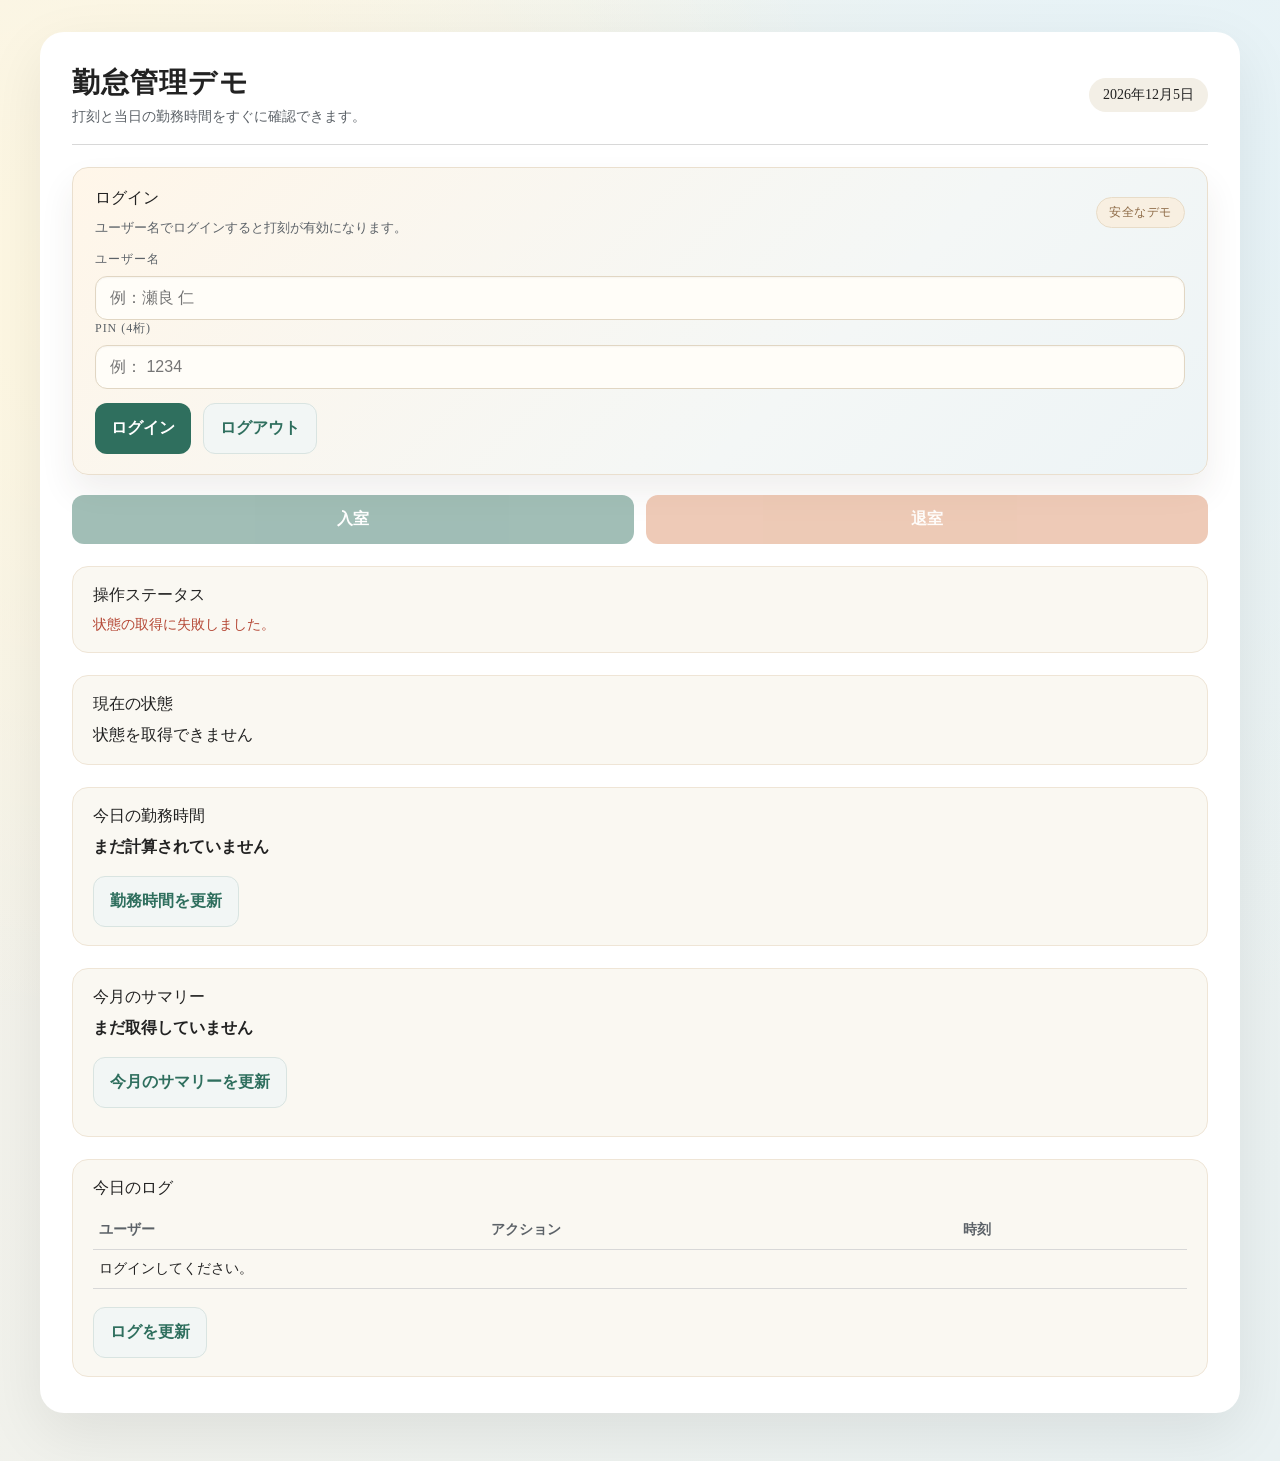
==== static/index.html @ 765d3432 "support postgres via DATABASE_URL" ====
<!DOCTYPE html>
<html lang="ja">
  <head>
    <meta charset="UTF-8">
    <title>勤怠管理</title>
    <meta name="viewport" content="width=device-width, initial-scale=1">
    <link rel="stylesheet" href="/static/style.css">
  </head>
  <body>
    <div class="app">
      <div class="header">
        <div>
          <h1>勤怠管理デモ</h1>
          <p class="sub">打刻と当日の勤務時間をすぐに確認できます。</p>
        </div>
        <div class="today" id="today-label"></div>
      </div>
      
      <div id="login-panel" class="panel login-panel">
        <div class="login-header">
          <div>
            <p class="panel-title">ログイン</p>
            <p class="login-hint">ユーザー名でログインすると打刻が有効になります。</p>
          </div>
          <div class="login-badge">安全なデモ</div>
        </div>
        <label class="login-label" for="login-name">ユーザー名</label>
        <div class="login-field">
          <input id="login-name" type="text" placeholder="例：瀬良 仁" autocomplete="username" />
          <label class="login-label" for="login-pin">PIN (4桁)</label>
          <div class="login-field">
            <input id="login-pin" type="password" inputmode="numeric" maxlength="4" placeholder="例： 1234" autocomplete="one-time-code" />
          </div>
        </div>
        <div class="login-actions">
          <button class="primary" onclick="login()">ログイン</button>
          <button class="secondary" onclick="logout()">ログアウト</button>
        </div>
      </div>

      <div class="user-input">
        <div class="user-row">
          <label for="user-name">ユーザー名</label>
          <input id="user-name" type="text" value="瀬良 仁" />
        </div>
        <div class="user-actions">
          <span class="login-state" id="login-state"></span>
          <button class="secondary" onclick="logout()">ログアウト</button>
        </div>
      </div>

      <div class="actions">
        <button class="primary" onclick="callApi('/clock-in')">入室</button>
        <button class="accent" onclick="callApi('/clock-out')">退室</button>
      </div>

      <div class="panel">
        <p class="panel-title">操作ステータス</p>
        <div id="status">準備完了</div>
      </div>

      <div class="panel">
        <p class="panel-title">現在の状態</p>
        <div id="current-state">取得中...</div>
        <div id="location-info" style="font-size: 13px; color: #555;"></div>
      </div>

      <div class="panel">
        <p class="panel-title">今日の勤務時間</p>
        <div class="result" id="result">まだ計算されていません</div>
        <div class="footer">
          <button class="secondary" onclick="loadWorkTime()">勤務時間を更新</button>
        </div>
      </div>

      <div class="panel">
        <p class="panel-title">今月のサマリー</p>

        <div class="result" id="month-summary-result">まだ取得していません</div>

        <div class="footer" style="display:flex; gap:10px; flex-wrap:wrap;">
          <button class="secondary" onclick="loadMonthSummary()">今月のサマリーを更新</button>
        </div>

        <div id="month-summary-detail" style="margin-top:10px; font-size:13px; color:#555;"></div>
      </div>

      <div class="panel">
        <p class="panel-title">今日のログ</p>
        <table>
          <thead>
            <tr>
              <th>ユーザー</th>
              <th>アクション</th>
              <th>時刻</th>
            </tr>
          </thead>
          <tbody id="log-table"></tbody>
        </table>
        <div class="footer">
          <button class="secondary" onclick="loadLogs()">ログを更新</button>
        </div>
      </div>
    </div>

    <script src="/static/app.js"></script>
  </body>
</html>
---- static/style.css ----
:root {
        --bg-1: #f6f2e8;
        --bg-2: #e9f1f2;
        --ink: #222222;
        --muted: #5c6268;
        --card: #ffffff;
        --accent: #2f6f5e;
        --accent-2: #d98b5f;
        --line: #d8d8d8;
        --shadow: 0 20px 60px rgba(0, 0, 0, 0.08);
      }
      * {
        box-sizing: border-box;
      }
      body {
        margin: 0;
        color: var(--ink);
        font-family: "Yu Mincho", "Hiragino Mincho ProN", "MS Mincho", serif;
        background: radial-gradient(circle at 10% 20%, #fff8e1 0%, transparent 45%),
          radial-gradient(circle at 90% 10%, #e6f3f8 0%, transparent 50%),
          linear-gradient(120deg, var(--bg-1), var(--bg-2));
        min-height: 100vh;
        padding: 32px 18px 48px;
      }
      .app {
        max-width: 1200px;
        margin: 0 auto;
        background: var(--card);
        border-radius: 24px;
        box-shadow: var(--shadow);
        padding: 32px 32px 36px;
        animation: floatIn 0.6s ease-out;
      }
      .header {
        display: flex;
        flex-wrap: wrap;
        gap: 16px;
        align-items: center;
        justify-content: space-between;
        border-bottom: 1px solid var(--line);
        padding-bottom: 18px;
        margin-bottom: 22px;
      }
      h1 {
        margin: 0;
        font-size: 28px;
        letter-spacing: 0.04em;
      }
      .sub {
        margin: 6px 0 0;
        color: var(--muted);
        font-size: 14px;
      }
      .today {
        font-size: 14px;
        padding: 8px 14px;
        background: #f3efe6;
        border-radius: 999px;
      }
      .user-input {
        display: flex;
        gap: 12px;
        flex-wrap: wrap;
        align-items: center;
        margin: 16px 0 20px;
      }
      .user-row {
        display: flex;
        gap: 12px;
        flex-wrap: wrap;
        align-items: center;
      }
      .user-actions {
        display: flex;
        gap: 10px;
        align-items: center;
      }
      .login-state {
        font-size: 13px;
        color: var(--muted);
        padding: 6px 12px;
        border-radius: 999px;
        background: #f3efe6;
      }
      .user-input label {
        font-size: 14px;
        color: var(--muted);
      }
      .user-input input {
        border: 1px solid var(--line);
        border-radius: 10px;
        padding: 10px 12px;
        min-width: 220px;
        font-size: 15px;
      }
      .actions {
        display: grid;
        grid-template-columns: repeat(auto-fit, minmax(160px, 1fr));
        gap: 12px;
      }
      button {
        border: none;
        border-radius: 12px;
        padding: 14px 16px;
        font-size: 16px;
        font-weight: 600;
        cursor: pointer;
        transition: transform 0.15s ease, box-shadow 0.15s ease, background 0.2s ease;
      }
      button.primary {
        background: var(--accent);
        color: white;
      }
      button.secondary {
        background: #f2f6f5;
        color: var(--accent);
        border: 1px solid #d9e4e1;
      }
      button.accent {
        background: var(--accent-2);
        color: #fffaf5;
      }
      button:hover {
        transform: translateY(-2px);
        box-shadow: 0 10px 18px rgba(0, 0, 0, 0.08);
      }
      button:disabled {
        opacity: 0.45;
        cursor: not-allowed;
        transform: none;
        box-shadow: none;
      }
      .panel {
        margin-top: 22px;
        padding: 18px 20px;
        background: #faf8f2;
        border-radius: 16px;
        border: 1px solid #efe5d6;
      }
      .login-panel {
        margin-bottom: 20px;
        padding: 20px 22px;
        background: linear-gradient(135deg, #fff6e9 0%, #f4f7f6 65%, #edf4f6 100%);
        border: 1px solid #eadfce;
        box-shadow: 0 18px 34px rgba(65, 55, 35, 0.08);
        animation: slideIn 0.5s ease-out;
      }
      .login-header {
        display: flex;
        flex-wrap: wrap;
        gap: 10px 16px;
        align-items: center;
        justify-content: space-between;
        margin-bottom: 14px;
      }
      .login-hint {
        margin: 4px 0 0;
        font-size: 13px;
        color: var(--muted);
      }
      .login-badge {
        font-size: 12px;
        letter-spacing: 0.05em;
        padding: 6px 12px;
        border-radius: 999px;
        background: #f8efe1;
        border: 1px solid #e8dcc8;
        color: #8d6a46;
        white-space: nowrap;
      }
      .login-label {
        display: block;
        font-size: 12px;
        color: var(--muted);
        letter-spacing: 0.08em;
        margin-bottom: 8px;
      }
      .login-field input {
        width: 100%;
        border: 1px solid #e1d6c3;
        border-radius: 12px;
        padding: 12px 14px;
        font-size: 16px;
        background: #fffdf8;
        box-shadow: inset 0 1px 2px rgba(0, 0, 0, 0.04);
      }
      .login-actions {
        margin-top: 14px;
        display: flex;
        flex-wrap: wrap;
        gap: 12px;
      }
      .panel-title {
        margin: 0 0 10px;
        font-size: 16px;
      }
      #status {
        font-size: 14px;
        color: var(--muted);
      }
      #status.ok {
        color: var(--accent);
      }
      #status.error {
        color: #b54836;
      }
      table {
        width: 100%;
        border-collapse: collapse;
        margin-top: 12px;
        font-size: 14px;
      }
      th, td {
        border-bottom: 1px solid var(--line);
        text-align: left;
        padding: 10px 6px;
      }
      th {
        color: var(--muted);
        font-weight: 600;
      }
      .footer {
        margin-top: 18px;
        display: flex;
        gap: 10px;
        flex-wrap: wrap;
        align-items: center;
      }
      .result {
        font-size: 16px;
        font-weight: 600;
      }
      @keyframes floatIn {
        from {
          opacity: 0;
          transform: translateY(10px);
        }
        to {
          opacity: 1;
          transform: translateY(0);
        }
      }
      @keyframes slideIn {
        from {
          opacity: 0;
          transform: translateY(14px);
        }
        to {
          opacity: 1;
          transform: translateY(0);
        }
      }
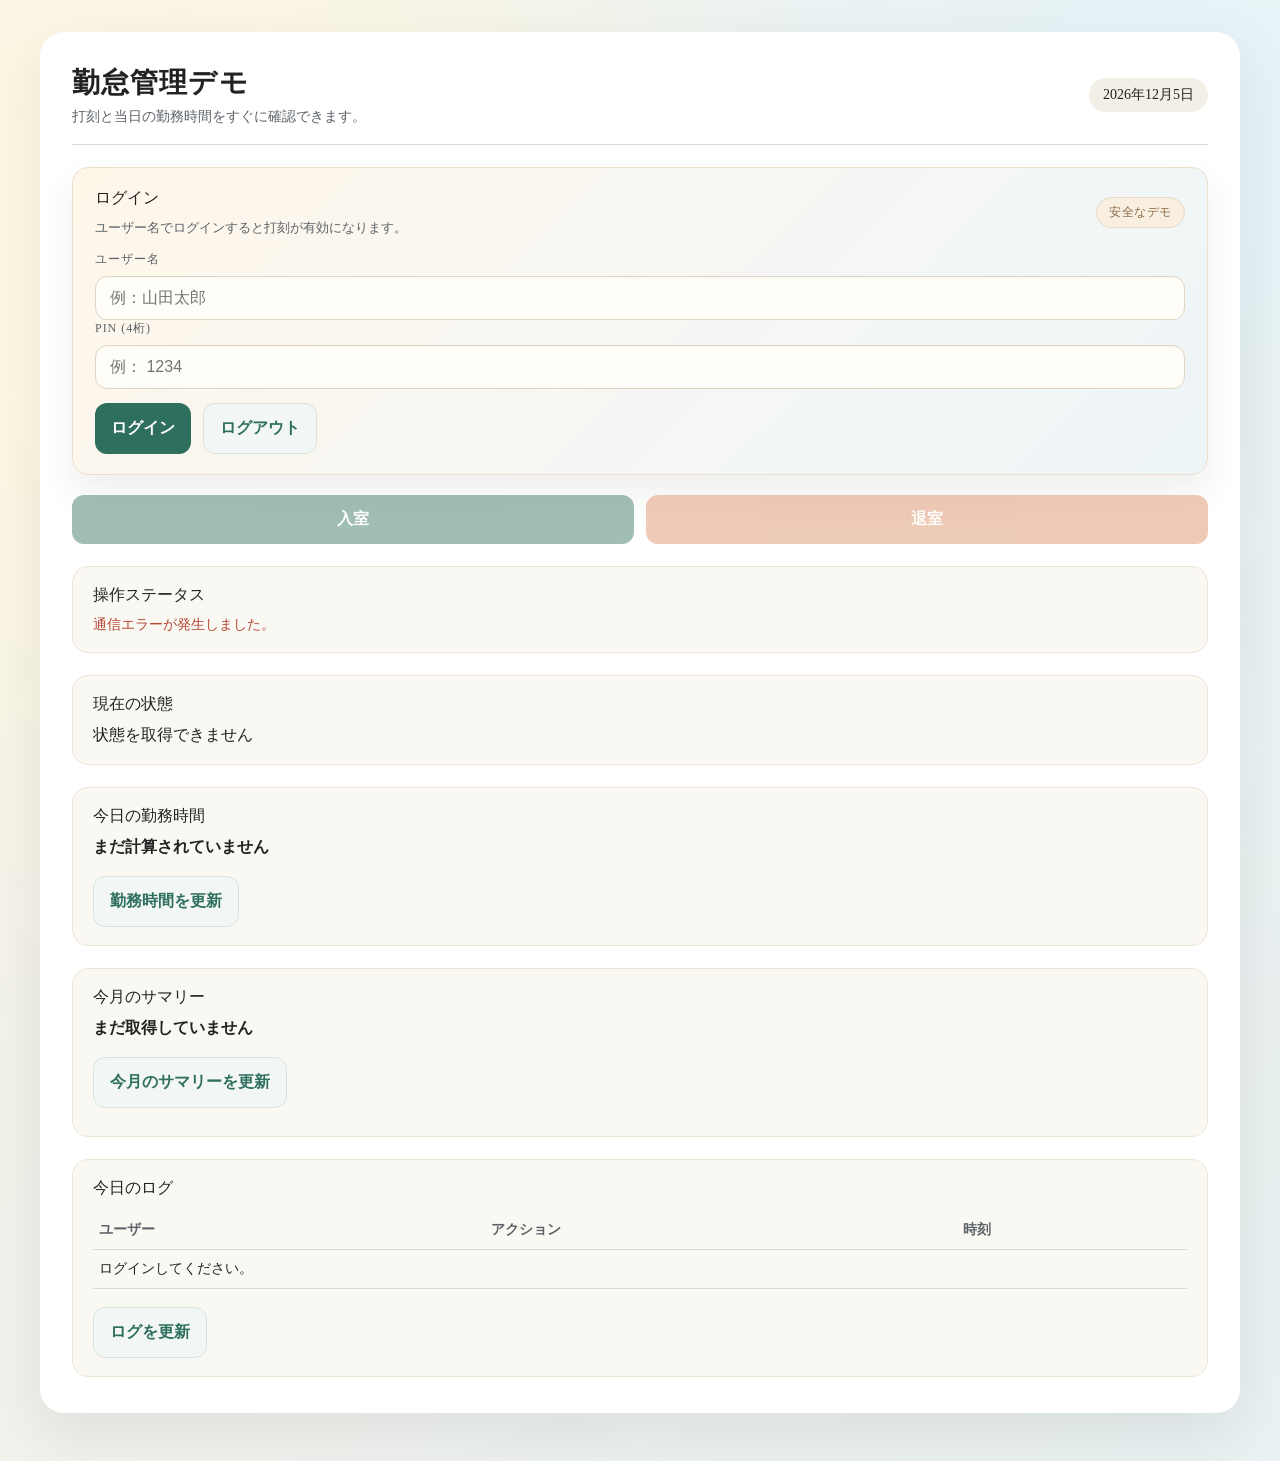
==== commit 7dea0635: "change default name" ====
--- a/static/index.html
+++ b/static/index.html
@@ -26,7 +26,7 @@
         </div>
         <label class="login-label" for="login-name">ユーザー名</label>
         <div class="login-field">
-          <input id="login-name" type="text" placeholder="例：瀬良 仁" autocomplete="username" />
+          <input id="login-name" type="text" placeholder="例：山田太郎" autocomplete="username" />
           <label class="login-label" for="login-pin">PIN (4桁)</label>
           <div class="login-field">
             <input id="login-pin" type="password" inputmode="numeric" maxlength="4" placeholder="例： 1234" autocomplete="one-time-code" />
@@ -41,7 +41,7 @@
       <div class="user-input">
         <div class="user-row">
           <label for="user-name">ユーザー名</label>
-          <input id="user-name" type="text" value="瀬良 仁" />
+          <input id="user-name" type="text" value="山田太郎" />
         </div>
         <div class="user-actions">
           <span class="login-state" id="login-state"></span>
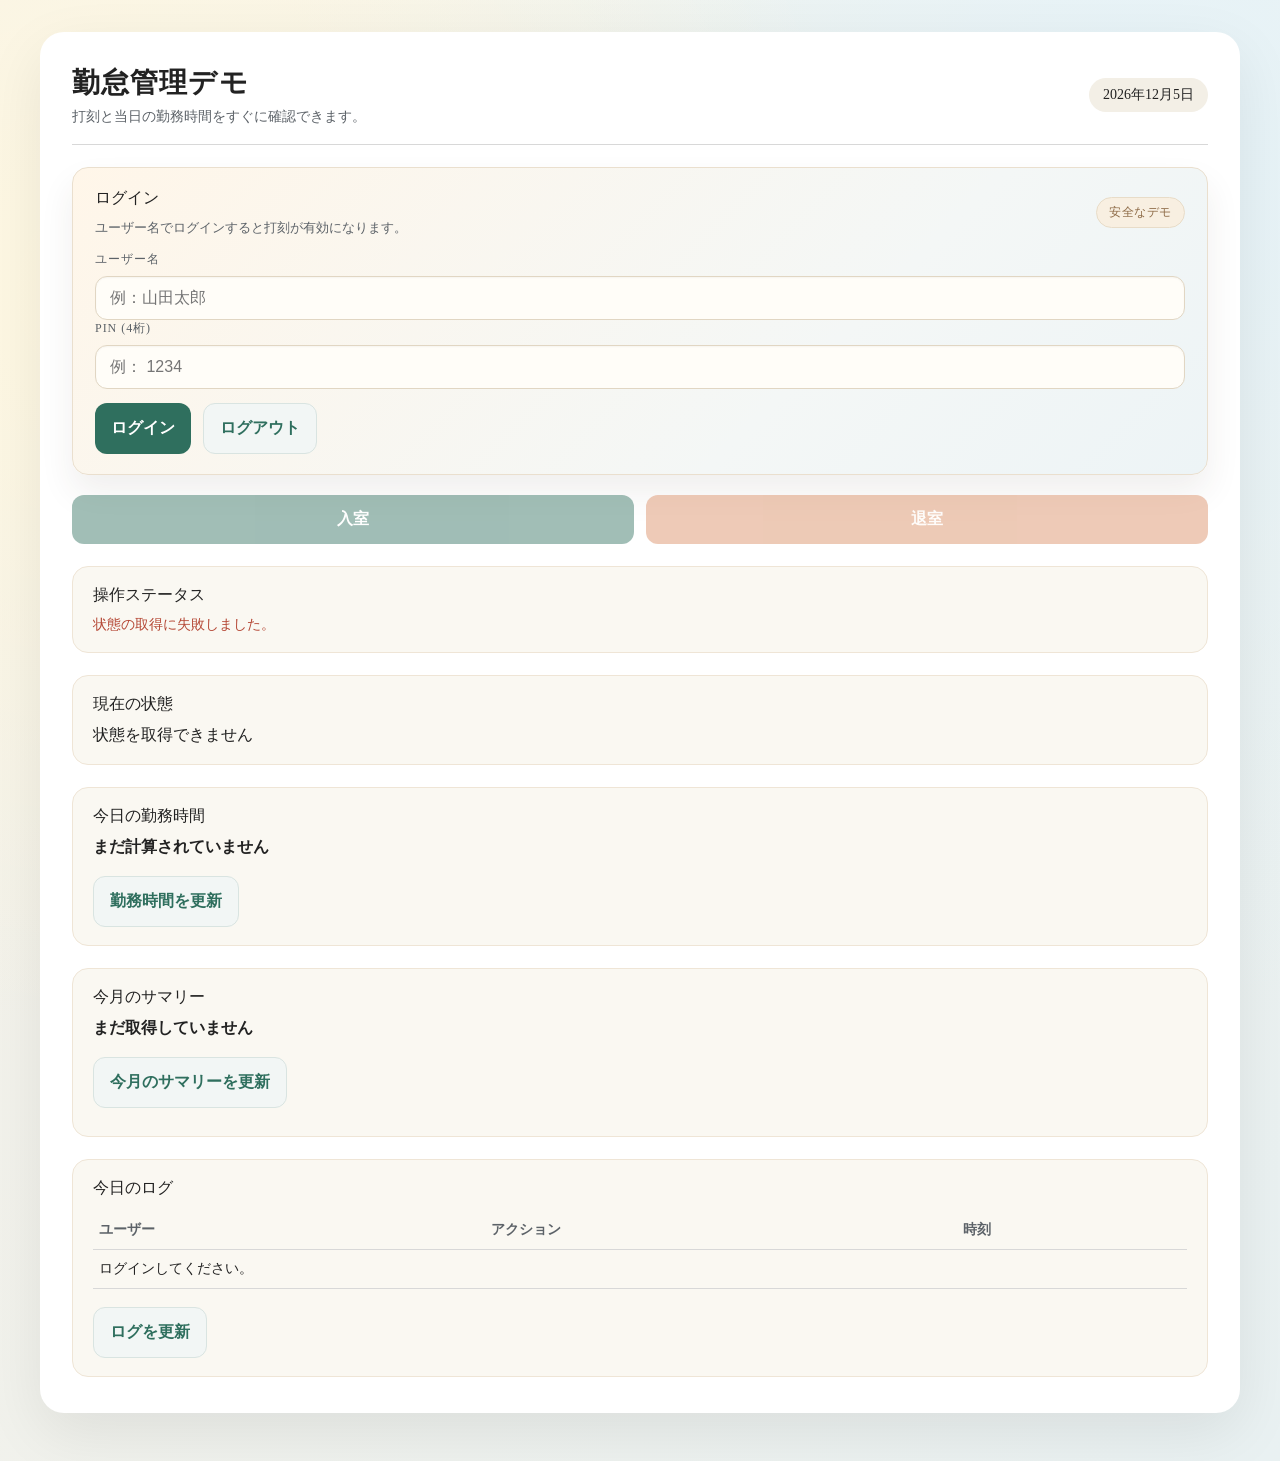
==== commit 8f5d4e58: "change tag" ====
--- a/static/index.html
+++ b/static/index.html
@@ -103,6 +103,6 @@
       </div>
     </div>
 
-    <script src="/static/app.js"></script>
+    <script src="/static/app.js?v=2"></script>
   </body>
 </html>
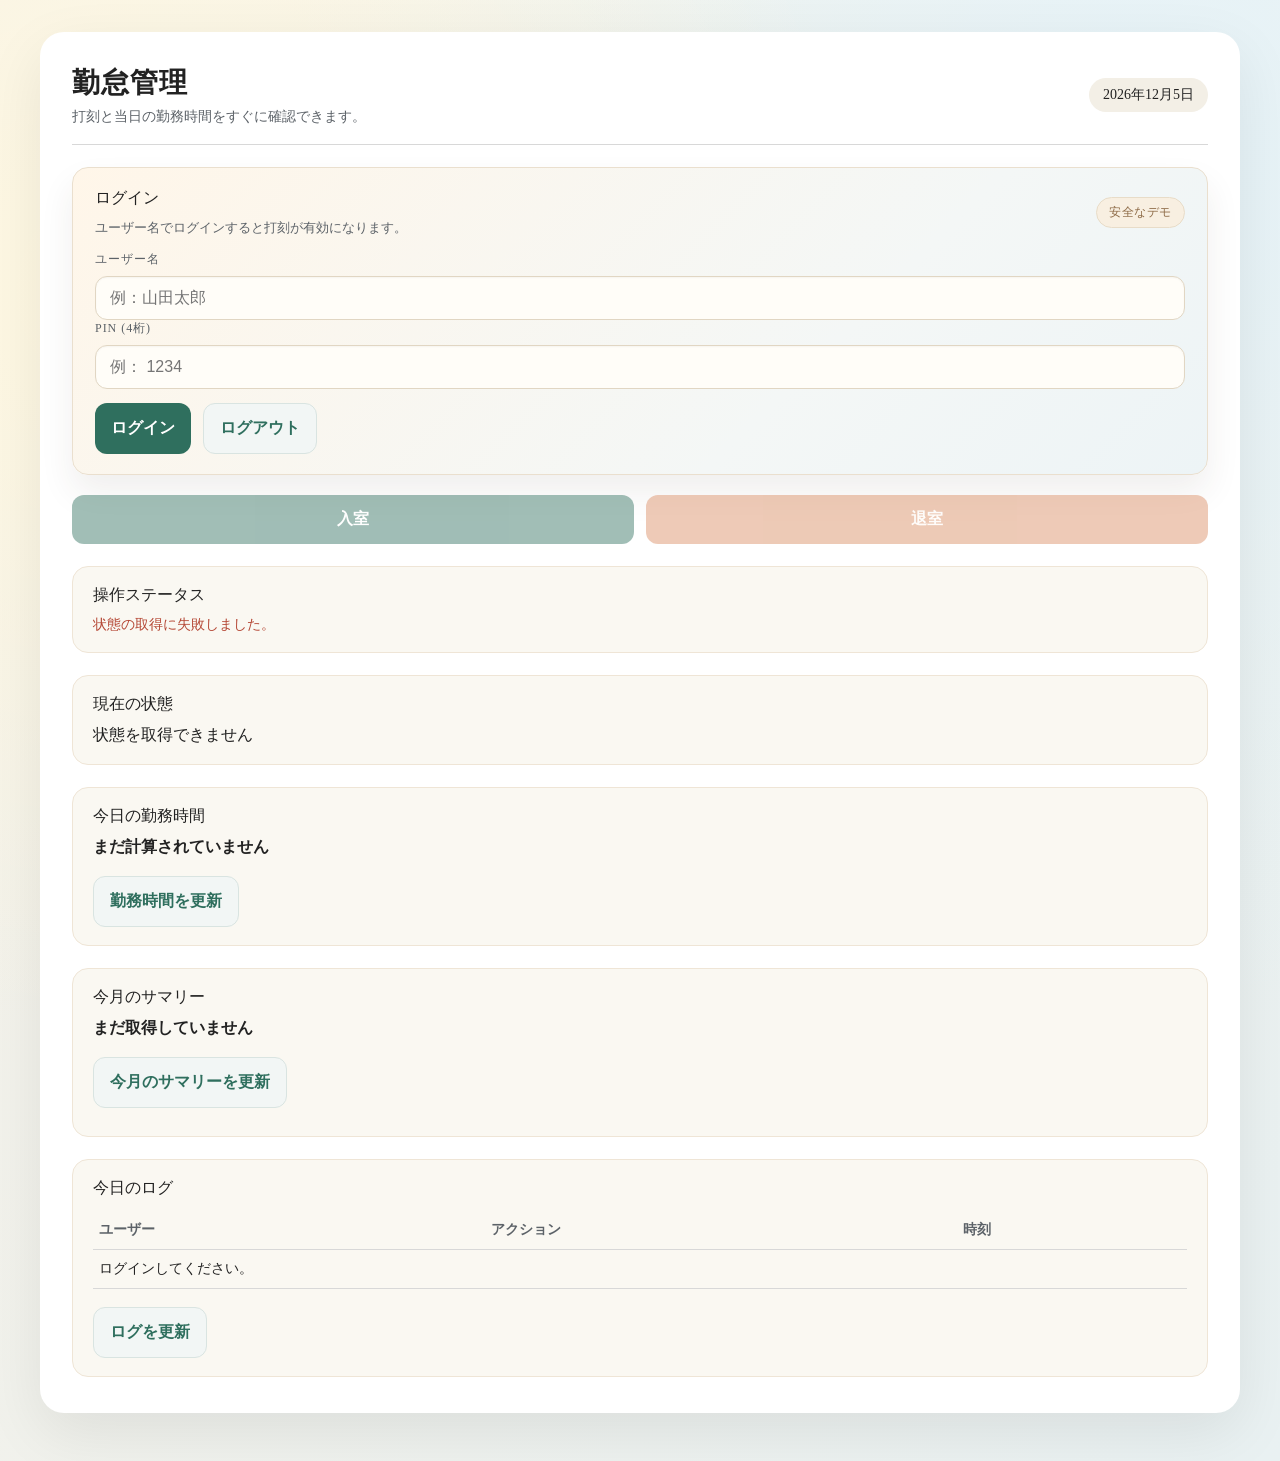
==== commit a7557a41: "add date into location map" ====
--- a/static/index.html
+++ b/static/index.html
@@ -10,7 +10,7 @@
     <div class="app">
       <div class="header">
         <div>
-          <h1>勤怠管理デモ</h1>
+          <h1>勤怠管理</h1>
           <p class="sub">打刻と当日の勤務時間をすぐに確認できます。</p>
         </div>
         <div class="today" id="today-label"></div>
--- a/static/style.css
+++ b/static/style.css
@@ -22,9 +22,11 @@
           linear-gradient(120deg, var(--bg-1), var(--bg-2));
         min-height: 100vh;
         padding: 32px 18px 48px;
+        overflow-x: hidden;
       }
       .app {
         max-width: 1200px;
+        width: 100%;
         margin: 0 auto;
         background: var(--card);
         border-radius: 24px;
@@ -100,6 +102,7 @@
         gap: 12px;
       }
       button {
+        max-width: 100%;
         border: none;
         border-radius: 12px;
         padding: 14px 16px;
@@ -133,6 +136,9 @@
       }
       .panel {
         margin-top: 22px;
+        width: 100%;
+        max-width: 100%;
+        min-width: 0;
         padding: 18px 20px;
         background: #faf8f2;
         border-radius: 16px;
@@ -140,6 +146,9 @@
       }
       .login-panel {
         margin-bottom: 20px;
+        width: 100%;
+        max-width: 100%;
+        min-width: 0;
         padding: 20px 22px;
         background: linear-gradient(135deg, #fff6e9 0%, #f4f7f6 65%, #edf4f6 100%);
         border: 1px solid #eadfce;
@@ -190,6 +199,8 @@
         display: flex;
         flex-wrap: wrap;
         gap: 12px;
+        width: 100%;
+        min-width: 0;
       }
       .panel-title {
         margin: 0 0 10px;
@@ -251,4 +262,60 @@
           transform: translateY(0);
         }
       }
-    
+
+      @media (max-width: 768px) {
+        body {
+          padding: 16px 10px 28px;
+        }
+        .app {
+          max-width: 100%;
+          min-width: 0;
+          padding: 20px 14px 24px;
+          border-radius: 18px;
+        }
+        .header {
+          align-items: flex-start;
+          gap: 12px;
+          margin-bottom: 18px;
+        }
+        h1 {
+          font-size: 24px;
+        }
+        .today {
+          width: 100%;
+          text-align: center;
+        }
+        .panel,
+        .login-panel {
+          padding: 16px 14px;
+          margin-top: 16px;
+        }
+        .login-actions {
+          flex-direction: column;
+          gap: 10px;
+        }
+        .login-actions button {
+          display: block;
+          width: 100%;
+          min-height: 48px;
+        }
+        button {
+          display: block;
+          width: 100%;
+          min-height: 48px;
+          font-size: 15px;
+        }
+        input,
+        select,
+        textarea {
+          max-width: 100%;
+          min-width: 0;
+        }
+        table {
+          font-size: 13px;
+        }
+        th,
+        td {
+          padding: 9px 6px;
+        }
+      }
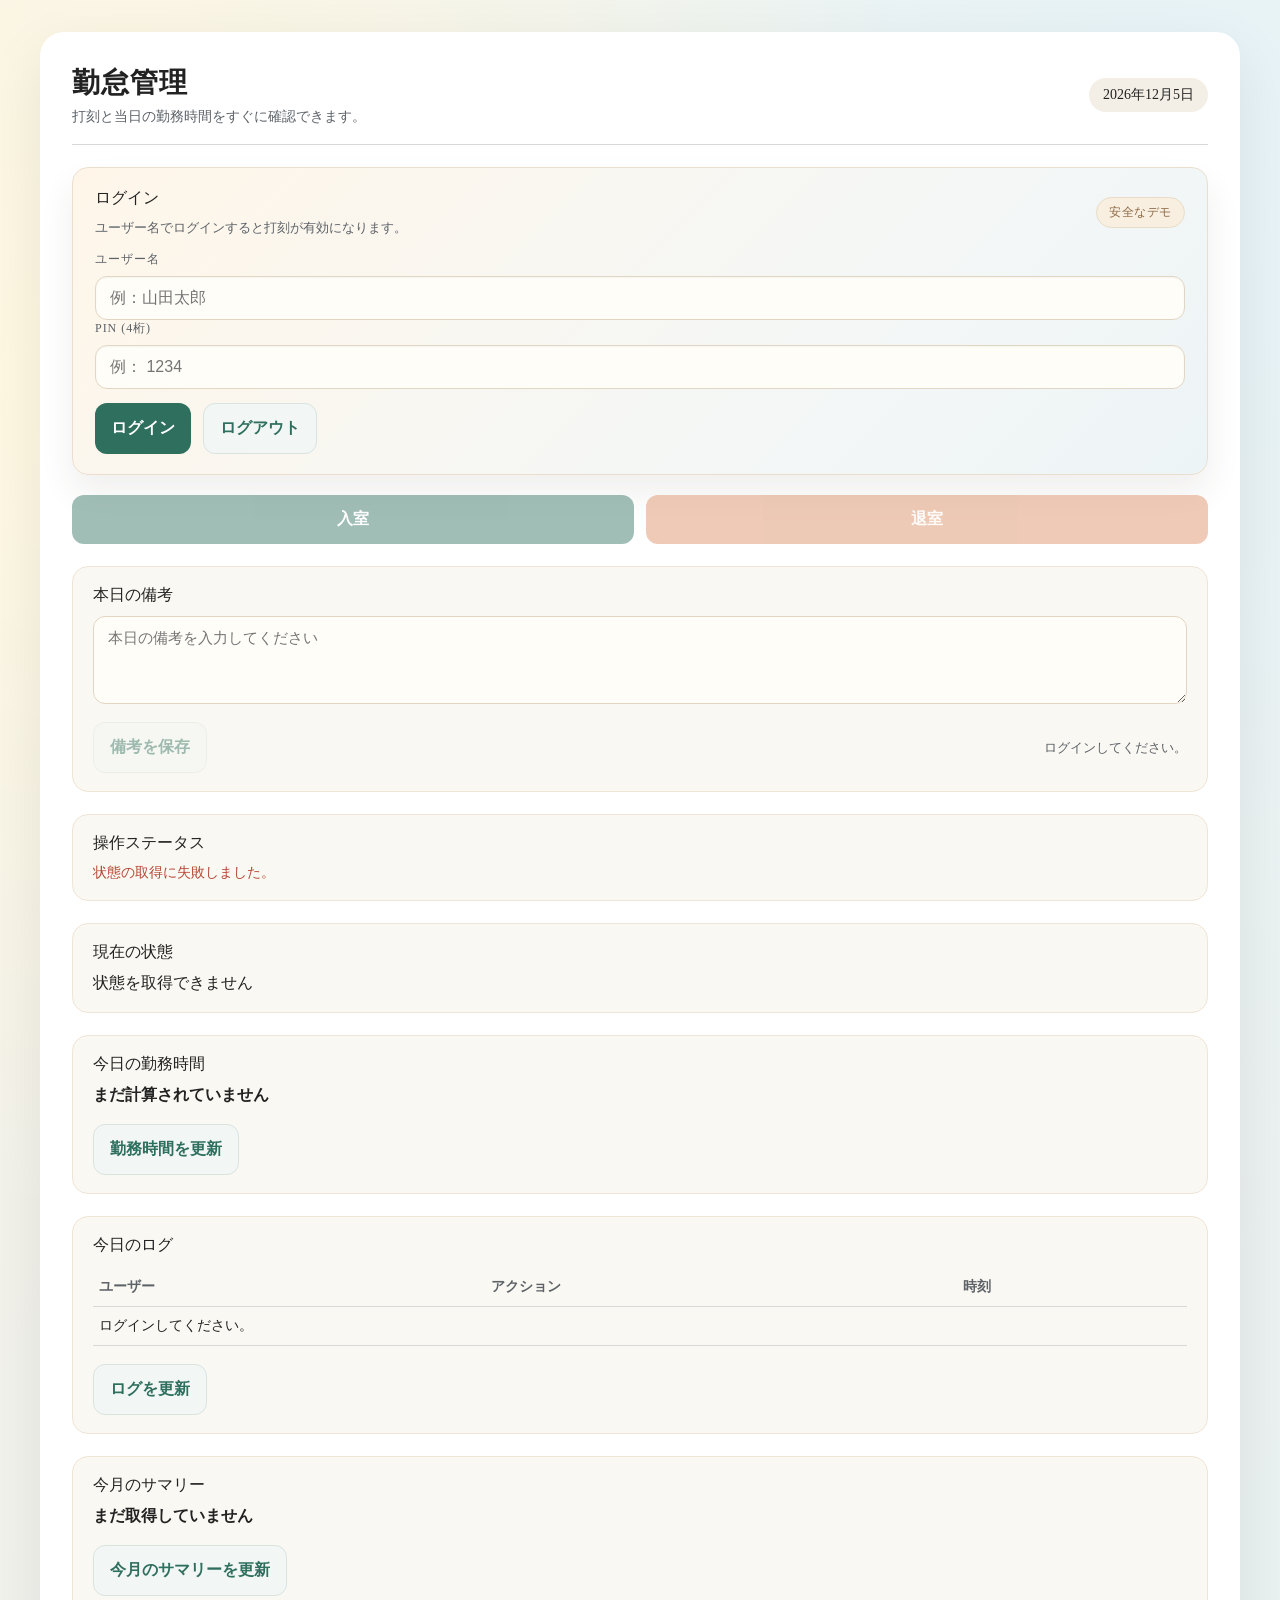
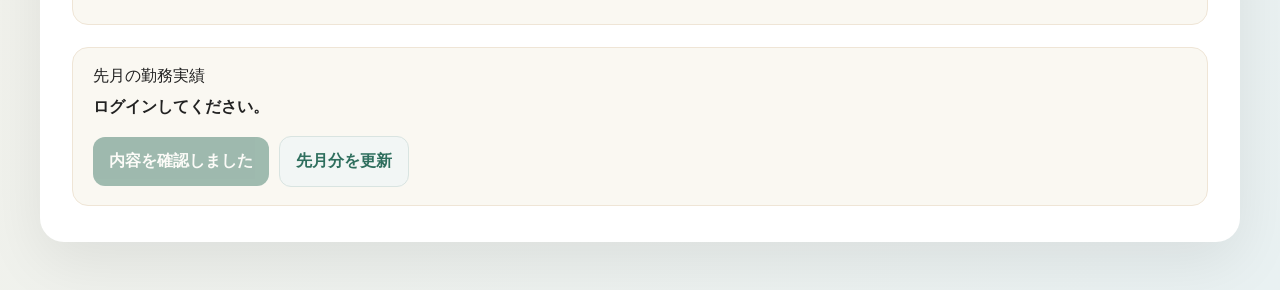
==== commit 6d94da14: "update" ====
--- a/static/index.html
+++ b/static/index.html
@@ -54,6 +54,15 @@
         <button class="accent" onclick="callApi('/clock-out')">退室</button>
       </div>
 
+      <div class="panel" id="today-note-section">
+        <p class="panel-title">本日の備考</p>
+        <textarea id="today-note-input" rows="3" placeholder="本日の備考を入力してください"></textarea>
+        <div class="footer">
+          <button class="secondary" id="save-today-note-btn" type="button" onclick="saveTodayNote()">備考を保存</button>
+          <div id="today-note-status"></div>
+        </div>
+      </div>
+
       <div class="panel">
         <p class="panel-title">操作ステータス</p>
         <div id="status">準備完了</div>
@@ -74,18 +83,6 @@
       </div>
 
       <div class="panel">
-        <p class="panel-title">今月のサマリー</p>
-
-        <div class="result" id="month-summary-result">まだ取得していません</div>
-
-        <div class="footer" style="display:flex; gap:10px; flex-wrap:wrap;">
-          <button class="secondary" onclick="loadMonthSummary()">今月のサマリーを更新</button>
-        </div>
-
-        <div id="month-summary-detail" style="margin-top:10px; font-size:13px; color:#555;"></div>
-      </div>
-
-      <div class="panel">
         <p class="panel-title">今日のログ</p>
         <table>
           <thead>
@@ -101,8 +98,31 @@
           <button class="secondary" onclick="loadLogs()">ログを更新</button>
         </div>
       </div>
+
+      <div class="panel">
+        <p class="panel-title">今月のサマリー</p>
+
+        <div class="result" id="month-summary-result">まだ取得していません</div>
+
+        <div class="footer" style="display:flex; gap:10px; flex-wrap:wrap;">
+          <button class="secondary" onclick="loadMonthSummary()">今月のサマリーを更新</button>
+        </div>
+
+        <div id="month-summary-detail" style="margin-top:10px; font-size:13px; color:#555;"></div>
+      </div>
+
+      <div class="panel" id="previous-month-confirm-section">
+        <p class="panel-title">先月の勤務実績</p>
+        <div class="result" id="previous-month-summary">まだ取得していません</div>
+        <div id="previous-month-confirm-status" style="margin-top:10px; font-size:13px; color:#555;"></div>
+        <div id="previous-month-logs" style="margin-top:12px;"></div>
+        <div class="footer" style="display:flex; gap:10px; flex-wrap:wrap;">
+          <button class="primary" id="confirm-previous-month-btn" onclick="confirmPreviousMonth()">内容を確認しました</button>
+          <button class="secondary" onclick="loadPreviousMonthSection()">先月分を更新</button>
+        </div>
+      </div>
     </div>
 
-    <script src="/static/app.js?v=2"></script>
+    <script src="/static/app.js?v=3"></script>
   </body>
 </html>
--- a/static/style.css
+++ b/static/style.css
@@ -242,6 +242,34 @@
         font-size: 16px;
         font-weight: 600;
       }
+      #today-note-input {
+        width: 100%;
+        display: block;
+        min-height: 88px;
+        resize: vertical;
+        border: 1px solid #e1d6c3;
+        border-radius: 12px;
+        padding: 12px 14px;
+        font-size: 15px;
+        background: #fffdf8;
+        color: var(--ink);
+      }
+      #today-note-section .footer {
+        justify-content: space-between;
+      }
+      #today-note-section {
+        max-width: 100%;
+      }
+      #today-note-status {
+        font-size: 13px;
+        color: var(--muted);
+      }
+      #today-note-status.ok {
+        color: var(--accent);
+      }
+      #today-note-status.error {
+        color: #b54836;
+      }
       @keyframes floatIn {
         from {
           opacity: 0;
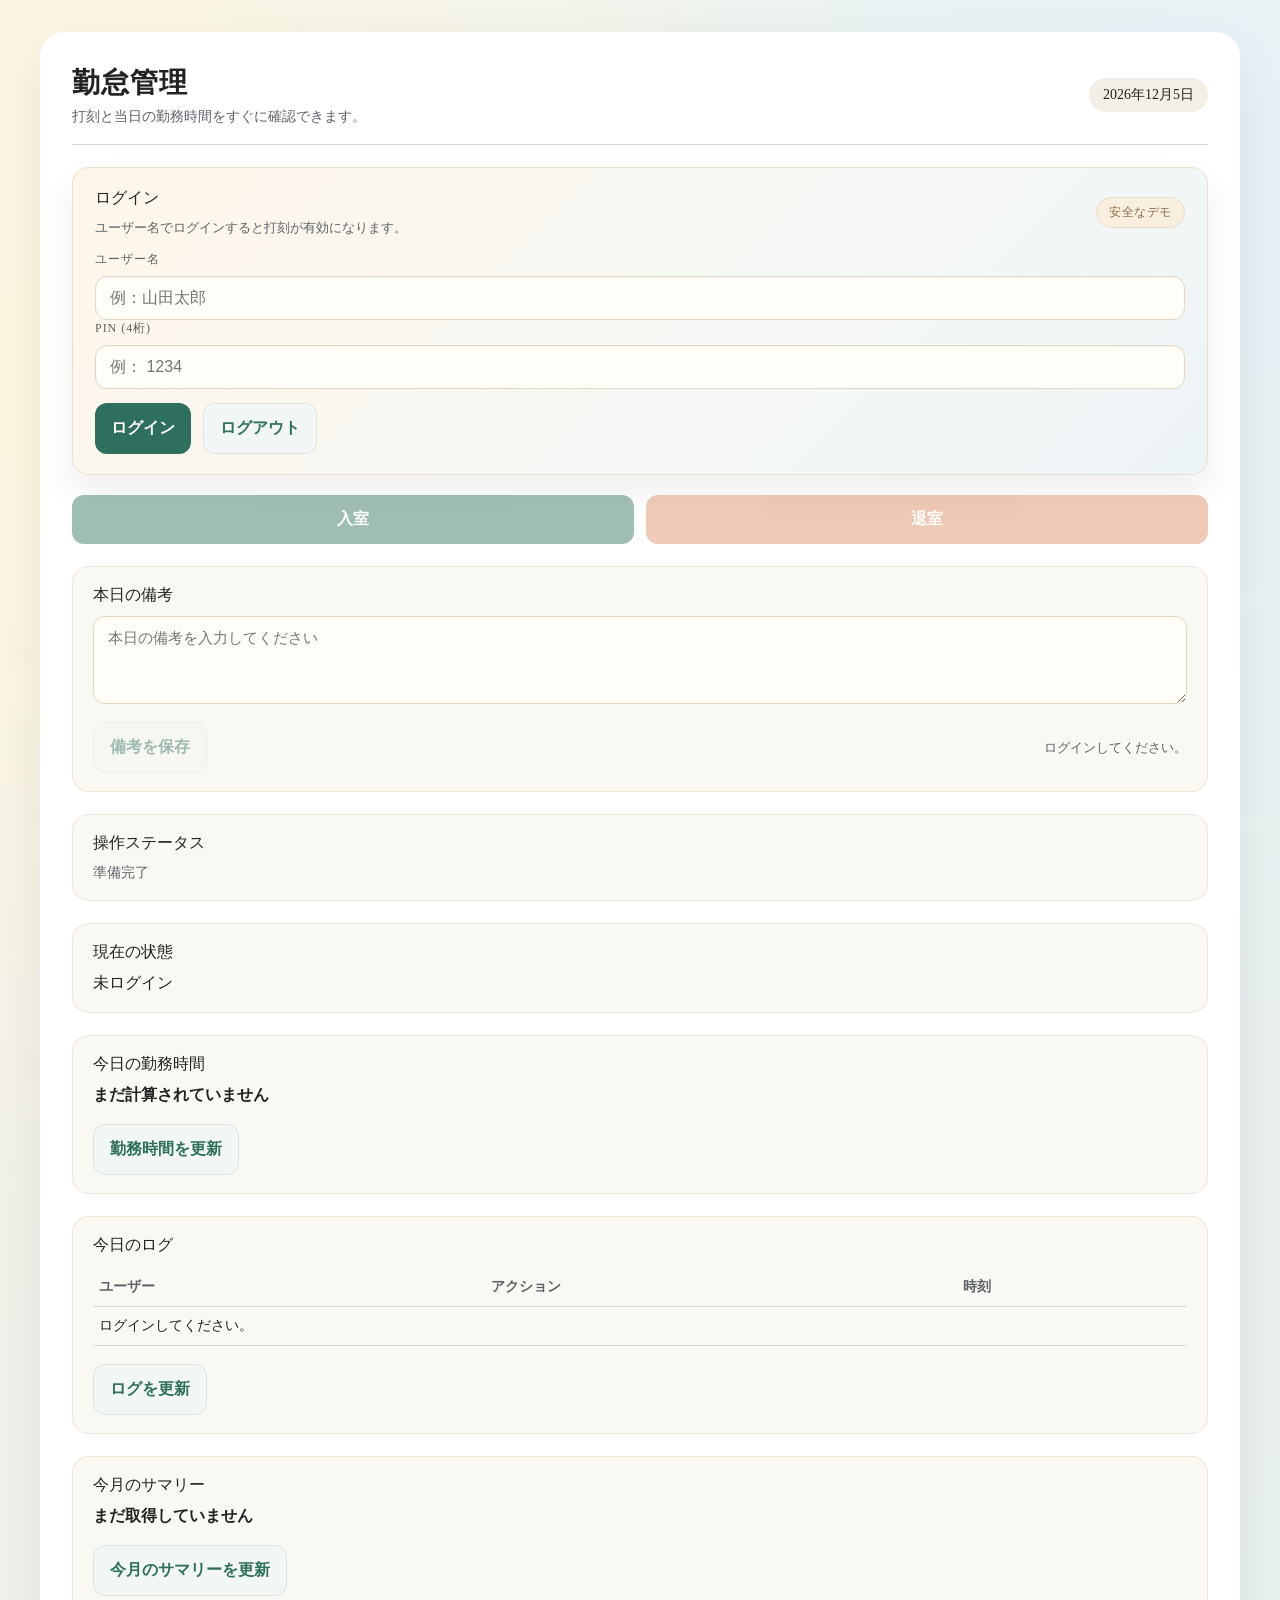
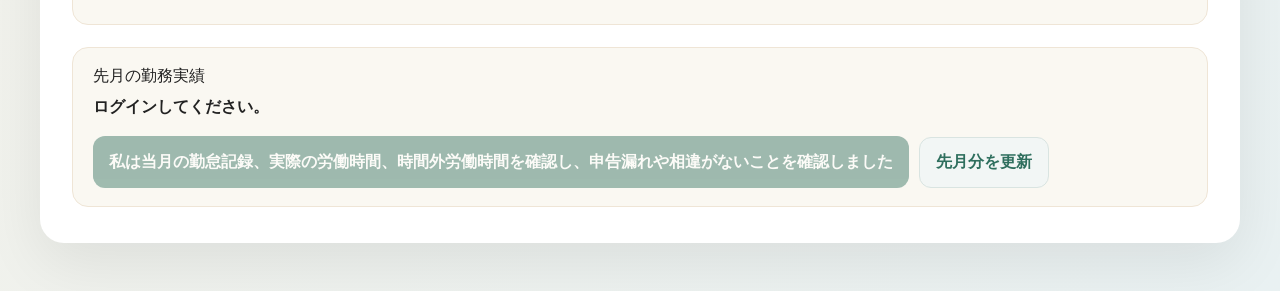
==== commit eed2d78b: "Change monthly confirmation button wording to the full attestation text Co-Authored-By: Claude Sonne" ====
--- a/static/index.html
+++ b/static/index.html
@@ -117,7 +117,7 @@
         <div id="previous-month-confirm-status" style="margin-top:10px; font-size:13px; color:#555;"></div>
         <div id="previous-month-logs" style="margin-top:12px;"></div>
         <div class="footer" style="display:flex; gap:10px; flex-wrap:wrap;">
-          <button class="primary" id="confirm-previous-month-btn" onclick="confirmPreviousMonth()">内容を確認しました</button>
+          <button class="primary" id="confirm-previous-month-btn" style="line-height:1.5; text-align:left;" onclick="confirmPreviousMonth()">私は当月の勤怠記録、実際の労働時間、時間外労働時間を確認し、申告漏れや相違がないことを確認しました</button>
           <button class="secondary" onclick="loadPreviousMonthSection()">先月分を更新</button>
         </div>
       </div>
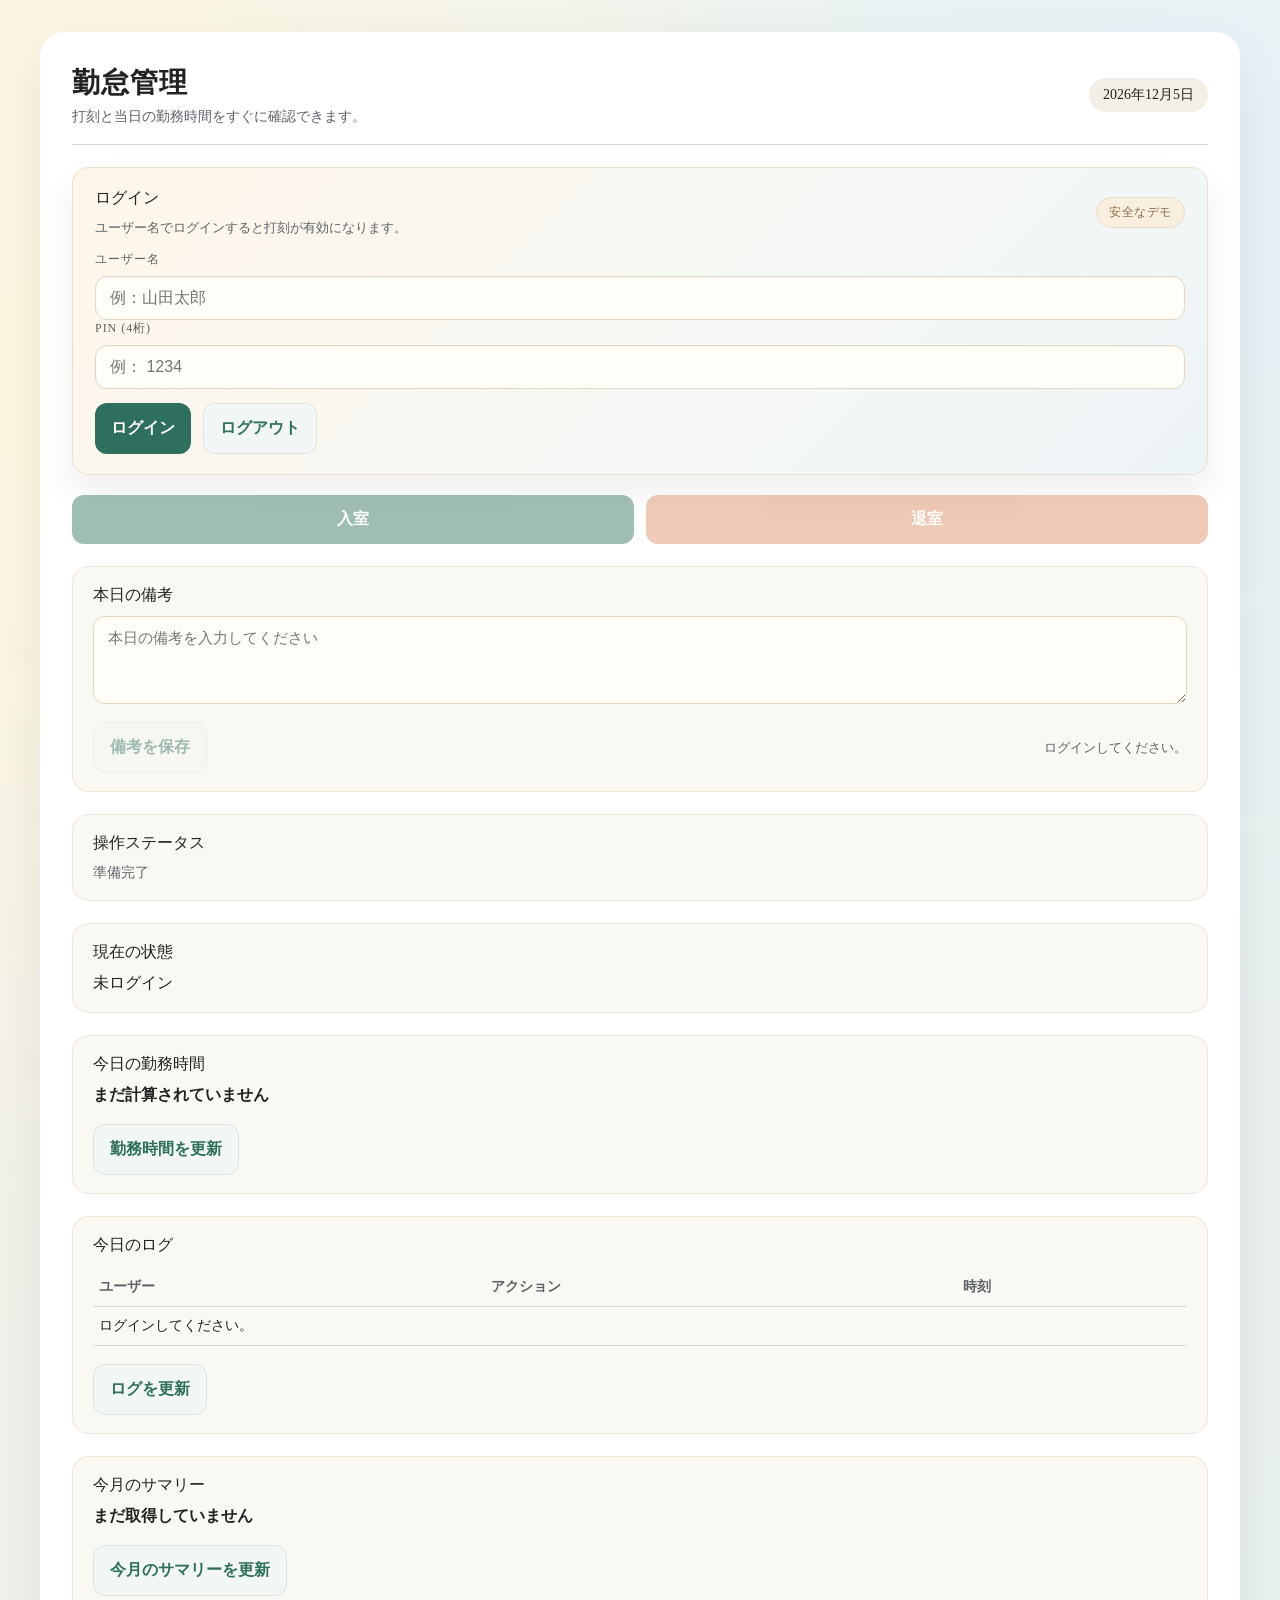
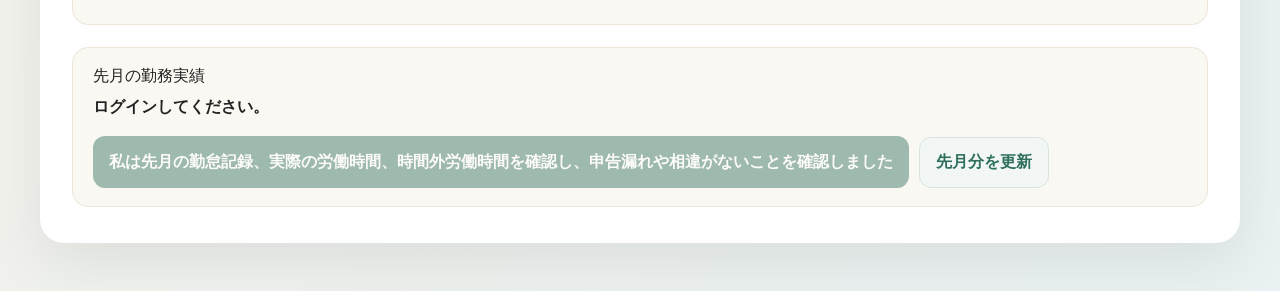
==== commit 701a546c: "Use 先月 in the monthly confirmation wording to match the section title Co-Authored-By: Claude Sonnet " ====
--- a/static/index.html
+++ b/static/index.html
@@ -117,7 +117,7 @@
         <div id="previous-month-confirm-status" style="margin-top:10px; font-size:13px; color:#555;"></div>
         <div id="previous-month-logs" style="margin-top:12px;"></div>
         <div class="footer" style="display:flex; gap:10px; flex-wrap:wrap;">
-          <button class="primary" id="confirm-previous-month-btn" style="line-height:1.5; text-align:left;" onclick="confirmPreviousMonth()">私は当月の勤怠記録、実際の労働時間、時間外労働時間を確認し、申告漏れや相違がないことを確認しました</button>
+          <button class="primary" id="confirm-previous-month-btn" style="line-height:1.5; text-align:left;" onclick="confirmPreviousMonth()">私は先月の勤怠記録、実際の労働時間、時間外労働時間を確認し、申告漏れや相違がないことを確認しました</button>
           <button class="secondary" onclick="loadPreviousMonthSection()">先月分を更新</button>
         </div>
       </div>
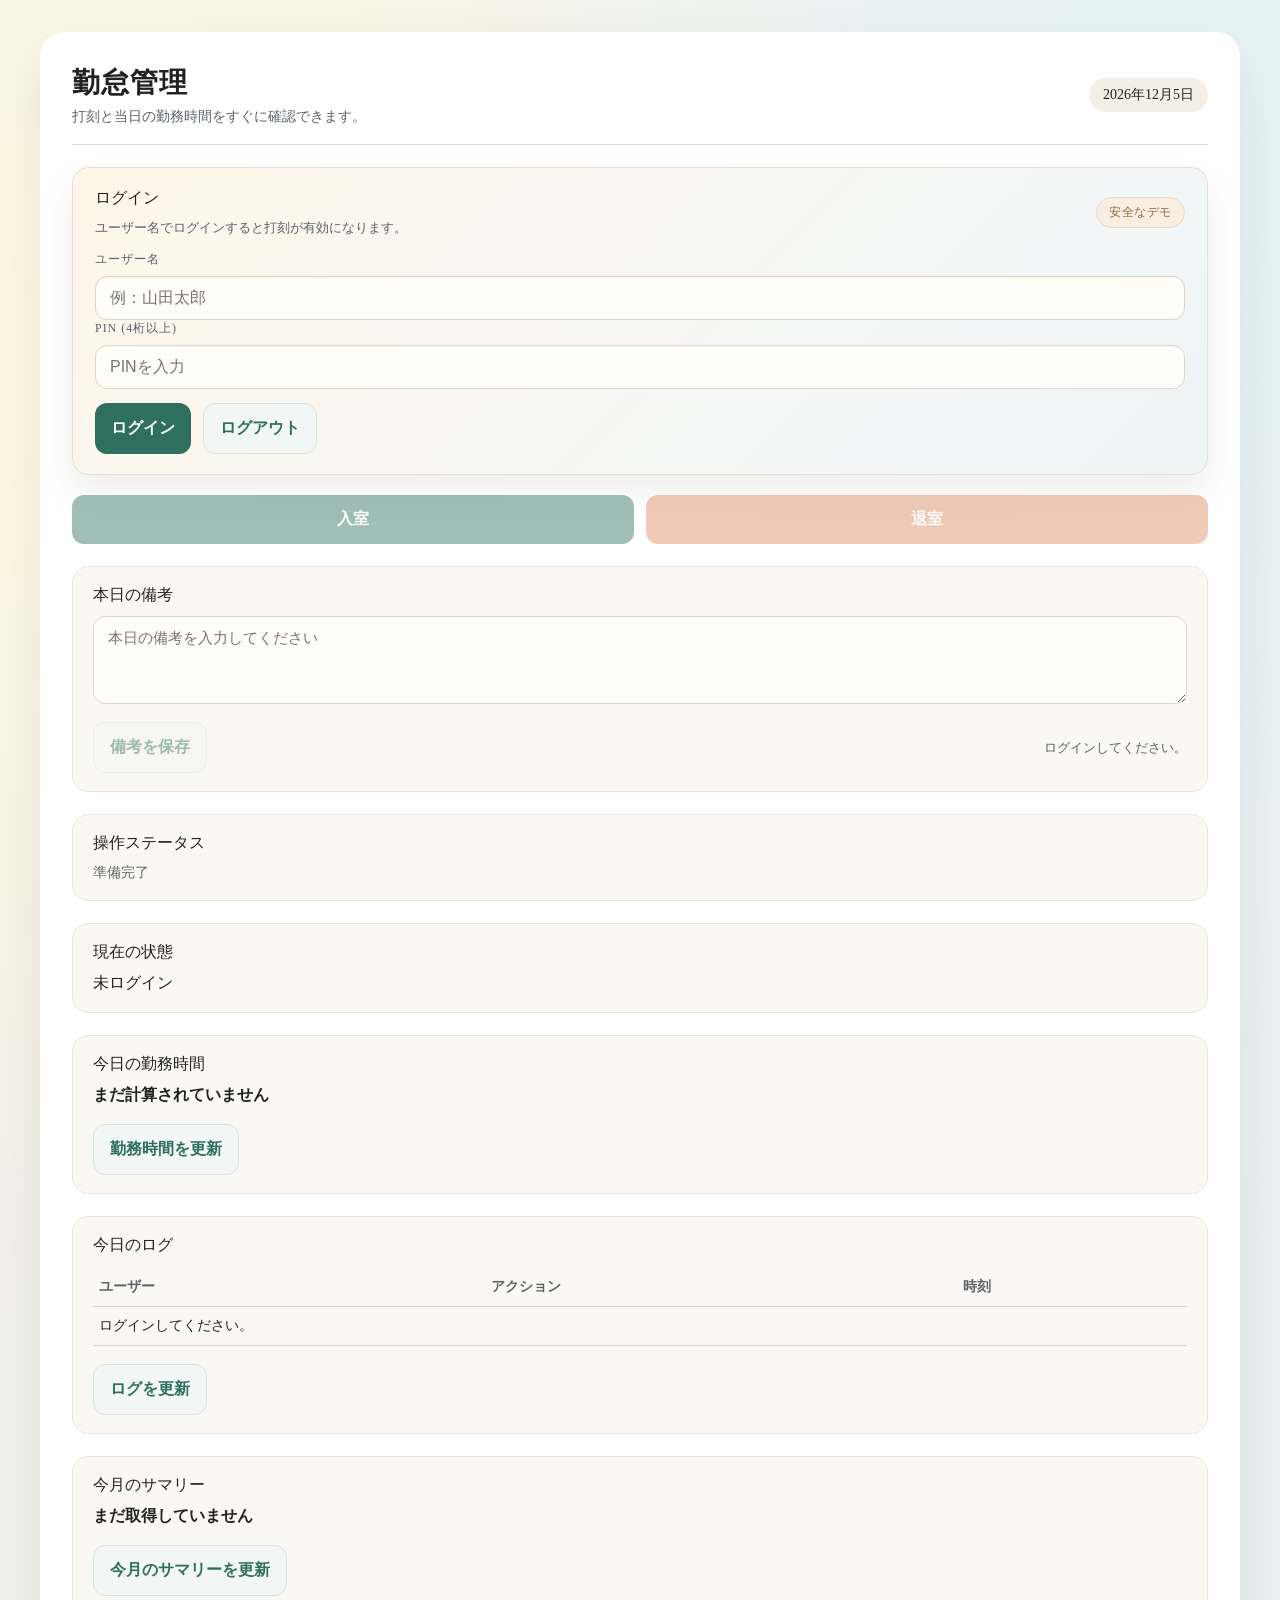
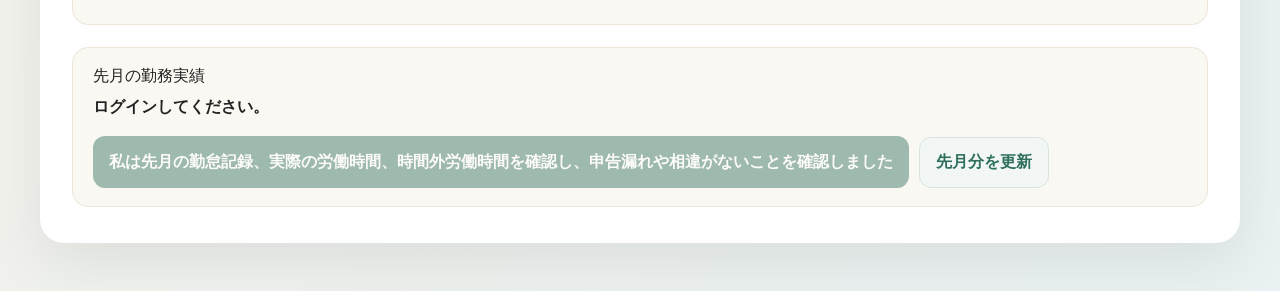
==== commit c09b5af9: "Fix PIN inputs: allow 6+ digit PINs on login and update labels Co-Authored-By: Claude Opus 5.5 <nore" ====
--- a/static/index.html
+++ b/static/index.html
@@ -27,9 +27,9 @@
         <label class="login-label" for="login-name">ユーザー名</label>
         <div class="login-field">
           <input id="login-name" type="text" placeholder="例：山田太郎" autocomplete="username" />
-          <label class="login-label" for="login-pin">PIN (4桁)</label>
+          <label class="login-label" for="login-pin">PIN (4桁以上)</label>
           <div class="login-field">
-            <input id="login-pin" type="password" inputmode="numeric" maxlength="4" placeholder="例： 1234" autocomplete="one-time-code" />
+            <input id="login-pin" type="password" inputmode="numeric" maxlength="64" placeholder="PINを入力" autocomplete="one-time-code" />
           </div>
         </div>
         <div class="login-actions">
